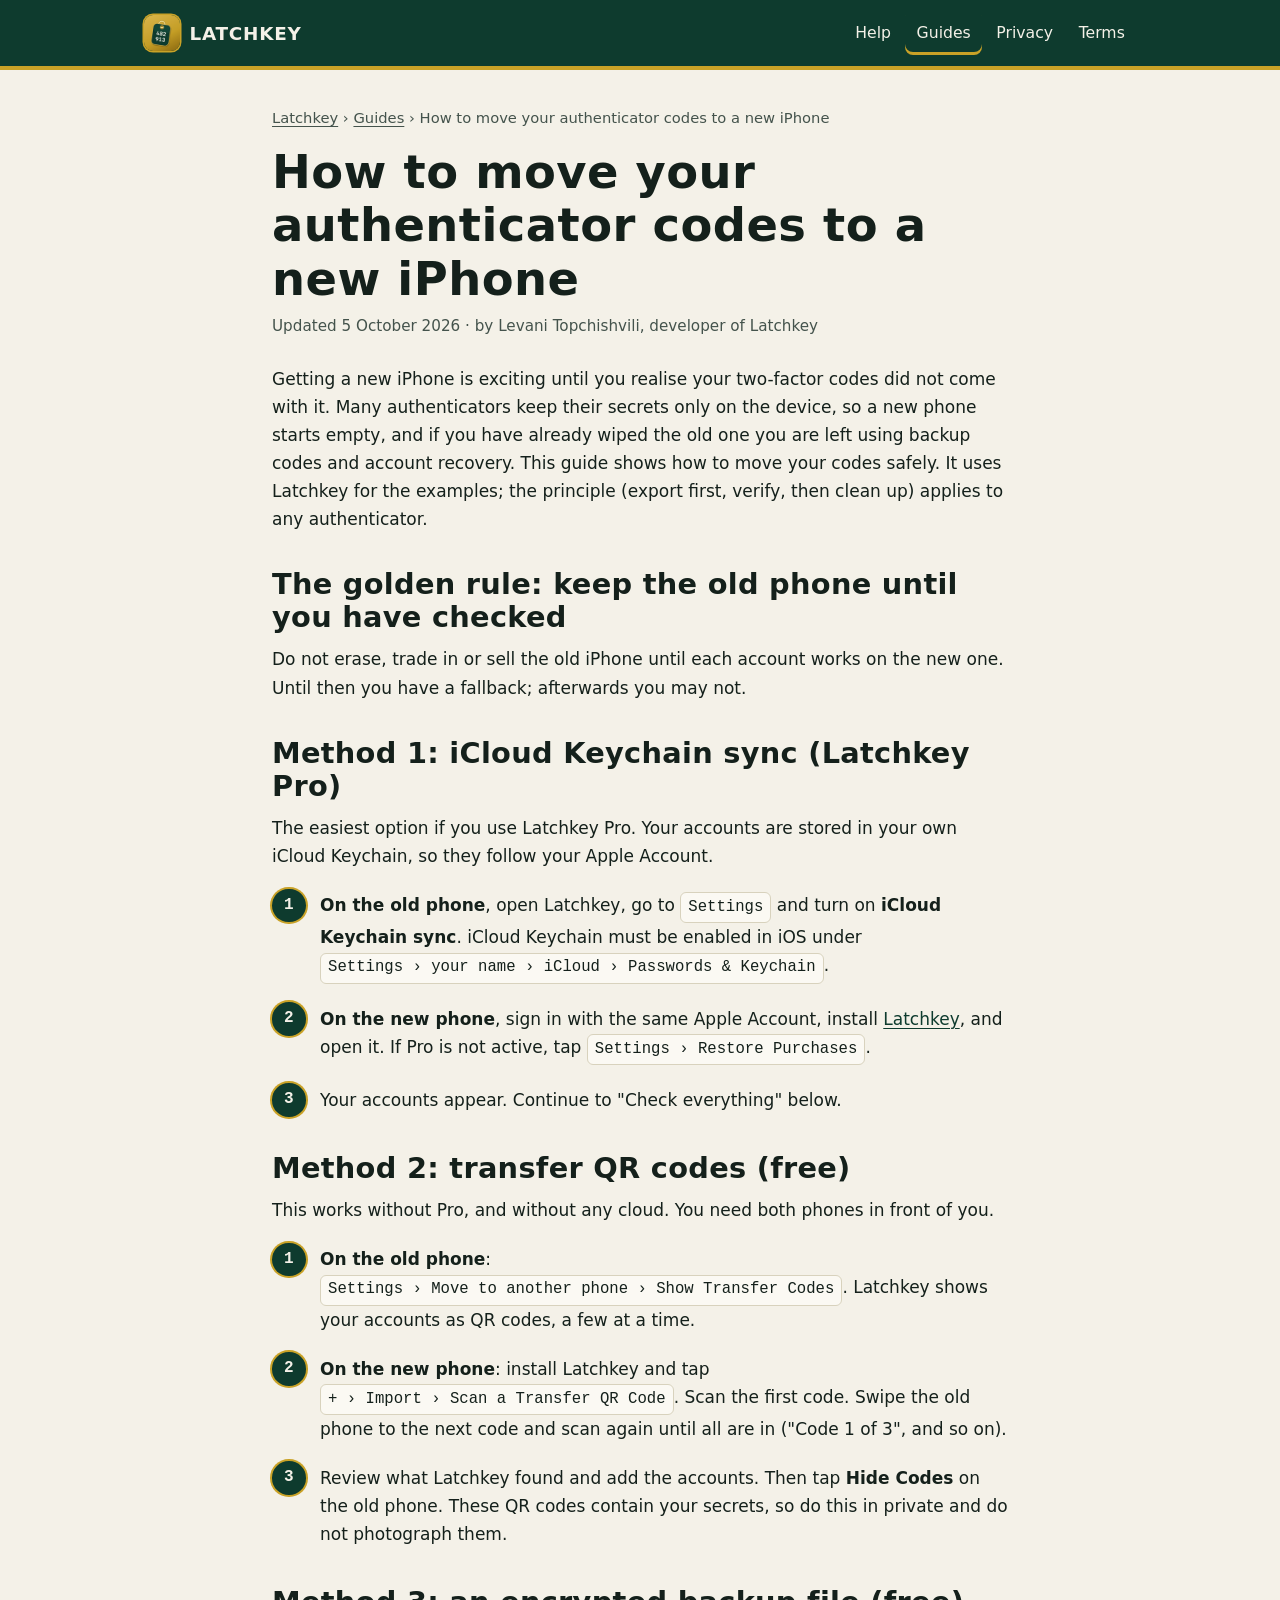
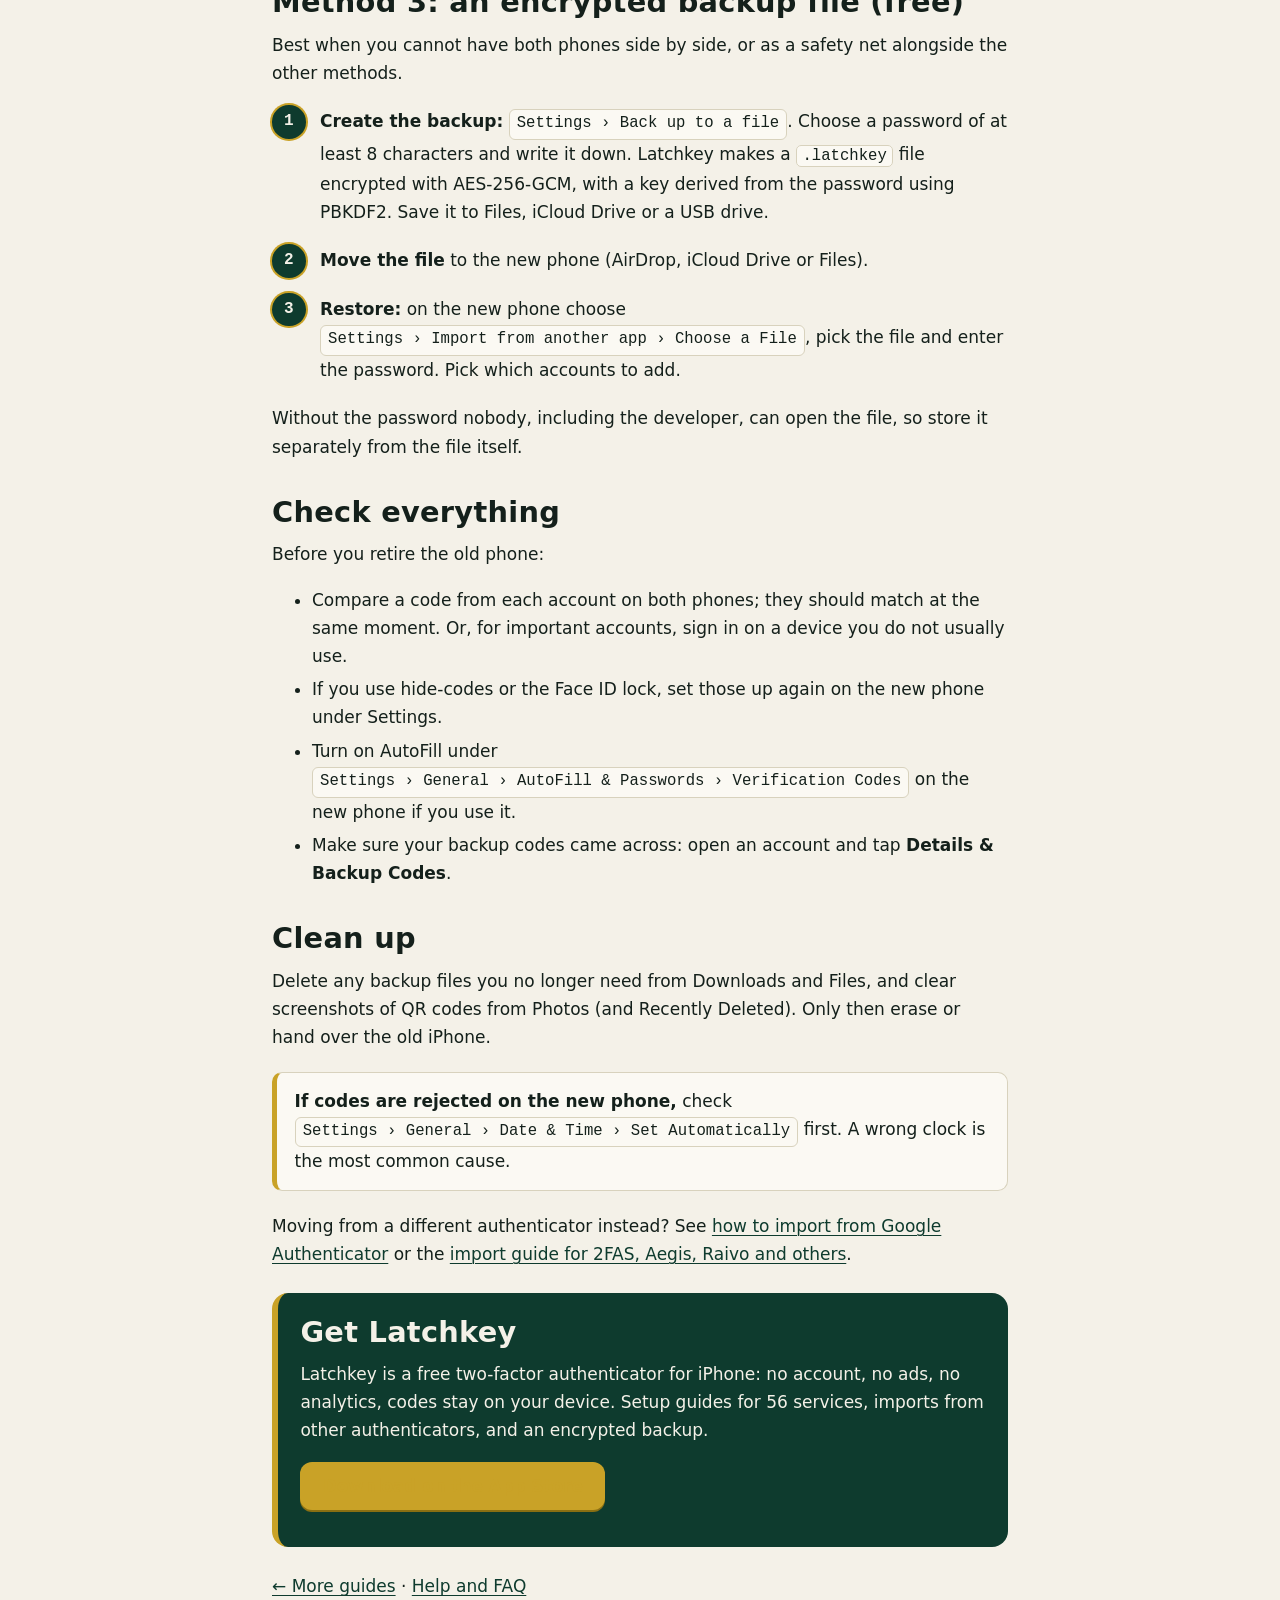
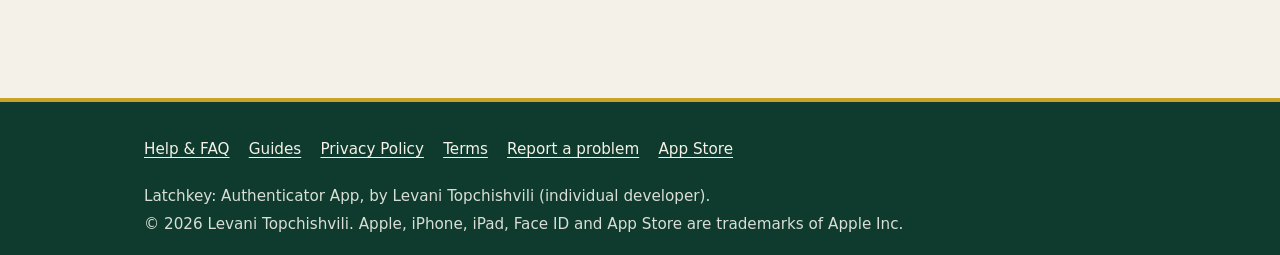
==== docs/guides/move-authenticator-codes-to-new-iphone.html @ ba5b08e8 "Latchkey support site: help, privacy, terms, guides" ====
<!doctype html>
<html lang="en">
<head>
<meta charset="utf-8">
<meta name="viewport" content="width=device-width, initial-scale=1, viewport-fit=cover">
<title>How to move your authenticator codes to a new iPhone | Latchkey</title>
<meta name="description" content="Three ways to move two-factor codes to a new iPhone without getting locked out: iCloud Keychain sync, transfer QR codes and an encrypted backup file, plus what to check before wiping the old phone.">
<meta name="color-scheme" content="light dark">
<meta name="theme-color" content="#0E3B2E">
<meta name="apple-itunes-app" content="app-id=6819347011">
<link rel="canonical" href="https://levan2002.github.io/latchkey/guides/move-authenticator-codes-to-new-iphone.html">
<link rel="icon" type="image/png" sizes="32x32" href="../favicon.png">
<link rel="apple-touch-icon" href="../apple-touch-icon.png">
<meta property="og:type" content="article">
<meta property="og:title" content="How to move your authenticator codes to a new iPhone | Latchkey">
<meta property="og:description" content="Three ways to move two-factor codes to a new iPhone without getting locked out: iCloud Keychain sync, transfer QR codes and an encrypted backup file, plus what to check before wiping the old phone.">
<meta property="og:url" content="https://levan2002.github.io/latchkey/guides/move-authenticator-codes-to-new-iphone.html">
<meta property="og:site_name" content="Latchkey">
<meta property="og:image" content="https://levan2002.github.io/latchkey/img/icon-512.png">
<meta name="twitter:card" content="summary">
<link rel="stylesheet" href="../style.css">
<script type="application/ld+json">
{
 "@context": "https://schema.org",
 "@type": "Article",
 "headline": "How to move your authenticator codes to a new iPhone",
 "description": "Three ways to move two-factor codes to a new iPhone without getting locked out: iCloud Keychain sync, transfer QR codes and an encrypted backup file, plus what to check before wiping the old phone.",
 "author": {
  "@type": "Person",
  "name": "Levani Topchishvili"
 },
 "publisher": {
  "@type": "Person",
  "name": "Levani Topchishvili"
 },
 "datePublished": "2026-10-05",
 "dateModified": "2026-10-05",
 "mainEntityOfPage": "https://levan2002.github.io/latchkey/guides/move-authenticator-codes-to-new-iphone.html",
 "image": "https://levan2002.github.io/latchkey/img/icon-512.png"
}
</script>
<script type="application/ld+json">
{
 "@context": "https://schema.org",
 "@type": "HowTo",
 "name": "How to move your authenticator codes to a new iPhone",
 "description": "Three ways to move two-factor codes to a new iPhone without getting locked out: iCloud Keychain sync, transfer QR codes and an encrypted backup file, plus what to check before wiping the old phone.",
 "totalTime": "PT15M",
 "step": [
  {
   "@type": "HowToStep",
   "position": 1,
   "name": "Keep the old iPhone working",
   "text": "Do not erase or trade in the old phone until you have confirmed a code from every account on the new one.",
   "url": "https://levan2002.github.io/latchkey/guides/move-authenticator-codes-to-new-iphone.html#step-1"
  },
  {
   "@type": "HowToStep",
   "position": 2,
   "name": "Pick a method",
   "text": "Use iCloud Keychain sync (Latchkey Pro), transfer QR codes, or an encrypted backup file.",
   "url": "https://levan2002.github.io/latchkey/guides/move-authenticator-codes-to-new-iphone.html#step-2"
  },
  {
   "@type": "HowToStep",
   "position": 3,
   "name": "Move the accounts",
   "text": "Sync, scan the transfer codes, or import the backup file on the new iPhone.",
   "url": "https://levan2002.github.io/latchkey/guides/move-authenticator-codes-to-new-iphone.html#step-3"
  },
  {
   "@type": "HowToStep",
   "position": 4,
   "name": "Check every account",
   "text": "Compare the new codes with the old ones, or sign in with each service.",
   "url": "https://levan2002.github.io/latchkey/guides/move-authenticator-codes-to-new-iphone.html#step-4"
  },
  {
   "@type": "HowToStep",
   "position": 5,
   "name": "Clean up",
   "text": "Delete backup files and screenshots, and only then retire the old phone.",
   "url": "https://levan2002.github.io/latchkey/guides/move-authenticator-codes-to-new-iphone.html#step-5"
  }
 ]
}
</script>
<script type="application/ld+json">
{
 "@context": "https://schema.org",
 "@type": "BreadcrumbList",
 "itemListElement": [
  {
   "@type": "ListItem",
   "position": 1,
   "name": "Latchkey",
   "item": "https://levan2002.github.io/latchkey/"
  },
  {
   "@type": "ListItem",
   "position": 2,
   "name": "Guides",
   "item": "https://levan2002.github.io/latchkey/guides/"
  },
  {
   "@type": "ListItem",
   "position": 3,
   "name": "How to move your authenticator codes to a new iPhone",
   "item": "https://levan2002.github.io/latchkey/guides/move-authenticator-codes-to-new-iphone.html"
  }
 ]
}
</script>
</head>
<body>
<a class="skip" href="#main">Skip to content</a>
<header class="bar"><div class="wrap">
<a class="brand" href="../"><img src="../img/icon-96.png" width="36" height="36" alt="">Latchkey</a>
<nav aria-label="Main"><a href="../help.html">Help</a><a href="../guides/" aria-current="page">Guides</a><a href="../privacy.html">Privacy</a><a href="../terms.html">Terms</a></nav>
</div></header>
<main id="main"><article class="wrap page">
<p class="crumbs"><a href="../">Latchkey</a> &rsaquo; <a href="./">Guides</a> &rsaquo; How to move your authenticator codes to a new iPhone</p>
<h1>How to move your authenticator codes to a new iPhone</h1>
<p class="meta">Updated 5 October 2026 &middot; by Levani Topchishvili, developer of Latchkey</p>
<p>Getting a new iPhone is exciting until you realise your two-factor codes did not come with it. Many authenticators keep their secrets only on the device, so a new phone starts empty, and if you have already wiped the old one you are left using backup codes and account recovery. This guide shows how to move your codes safely. It uses Latchkey for the examples; the principle (export first, verify, then clean up) applies to any authenticator.</p>

<h2>The golden rule: keep the old phone until you have checked</h2>
<p>Do not erase, trade in or sell the old iPhone until each account works on the new one. Until then you have a fallback; afterwards you may not.</p>

<h2>Method 1: iCloud Keychain sync (Latchkey Pro)</h2>
<p>The easiest option if you use Latchkey Pro. Your accounts are stored in your own iCloud Keychain, so they follow your Apple Account.</p>
<ol class="steps">
<li id="step-1"><strong>On the old phone</strong>, open Latchkey, go to <span class="path">Settings</span> and turn on <strong>iCloud Keychain sync</strong>. iCloud Keychain must be enabled in iOS under <span class="path">Settings &rsaquo; your name &rsaquo; iCloud &rsaquo; Passwords &amp; Keychain</span>.</li>
<li id="step-2"><strong>On the new phone</strong>, sign in with the same Apple Account, install <a href="https://apps.apple.com/app/id6819347011">Latchkey</a>, and open it. If Pro is not active, tap <span class="path">Settings &rsaquo; Restore Purchases</span>.</li>
<li id="step-3">Your accounts appear. Continue to "Check everything" below.</li>
</ol>

<h2>Method 2: transfer QR codes (free)</h2>
<p>This works without Pro, and without any cloud. You need both phones in front of you.</p>
<ol class="steps">
<li id="step-4"><strong>On the old phone</strong>: <span class="path">Settings &rsaquo; Move to another phone &rsaquo; Show Transfer Codes</span>. Latchkey shows your accounts as QR codes, a few at a time.</li>
<li id="step-5"><strong>On the new phone</strong>: install Latchkey and tap <span class="path">+ &rsaquo; Import &rsaquo; Scan a Transfer QR Code</span>. Scan the first code. Swipe the old phone to the next code and scan again until all are in ("Code 1 of 3", and so on).</li>
<li id="step-6">Review what Latchkey found and add the accounts. Then tap <strong>Hide Codes</strong> on the old phone. These QR codes contain your secrets, so do this in private and do not photograph them.</li>
</ol>

<h2>Method 3: an encrypted backup file (free)</h2>
<p>Best when you cannot have both phones side by side, or as a safety net alongside the other methods.</p>
<ol class="steps">
<li id="step-7"><strong>Create the backup:</strong> <span class="path">Settings &rsaquo; Back up to a file</span>. Choose a password of at least 8 characters and write it down. Latchkey makes a <code>.latchkey</code> file encrypted with AES-256-GCM, with a key derived from the password using PBKDF2. Save it to Files, iCloud Drive or a USB drive.</li>
<li id="step-8"><strong>Move the file</strong> to the new phone (AirDrop, iCloud Drive or Files).</li>
<li id="step-9"><strong>Restore:</strong> on the new phone choose <span class="path">Settings &rsaquo; Import from another app &rsaquo; Choose a File</span>, pick the file and enter the password. Pick which accounts to add.</li>
</ol>
<p>Without the password nobody, including the developer, can open the file, so store it separately from the file itself.</p>

<h2>Check everything</h2>
<p>Before you retire the old phone:</p>
<ul>
<li>Compare a code from each account on both phones; they should match at the same moment. Or, for important accounts, sign in on a device you do not usually use.</li>
<li>If you use hide-codes or the Face ID lock, set those up again on the new phone under Settings.</li>
<li>Turn on AutoFill under <span class="path">Settings &rsaquo; General &rsaquo; AutoFill &amp; Passwords &rsaquo; Verification Codes</span> on the new phone if you use it.</li>
<li>Make sure your backup codes came across: open an account and tap <strong>Details &amp; Backup Codes</strong>.</li>
</ul>

<h2>Clean up</h2>
<p>Delete any backup files you no longer need from Downloads and Files, and clear screenshots of QR codes from Photos (and Recently Deleted). Only then erase or hand over the old iPhone.</p>

<div class="note"><p><strong>If codes are rejected on the new phone,</strong> check <span class="path">Settings &rsaquo; General &rsaquo; Date &amp; Time &rsaquo; Set Automatically</span> first. A wrong clock is the most common cause.</p></div>

<p>Moving from a different authenticator instead? See <a href="import-google-authenticator-codes.html">how to import from Google Authenticator</a> or the <a href="../help.html#import-overview">import guide for 2FAS, Aegis, Raivo and others</a>.</p>
<div class="panel"><h2>Get Latchkey</h2><p>Latchkey is a free two-factor authenticator for iPhone: no account, no ads, no analytics, codes stay on your device. Setup guides for 56 services, imports from other authenticators, and an encrypted backup.</p><p><a class="cta" href="https://apps.apple.com/app/id6819347011">Download on the App Store</a></p></div>
<p><a href="./">&larr; More guides</a> &middot; <a href="../help.html">Help and FAQ</a></p>
</article></main>
<footer><div class="wrap">
<nav aria-label="Footer"><a href="../help.html">Help &amp; FAQ</a><a href="../guides/">Guides</a><a href="../privacy.html">Privacy Policy</a><a href="../terms.html">Terms</a><a href="https://github.com/Levan2002/latchkey/issues">Report a problem</a><a href="https://apps.apple.com/app/id6819347011">App Store</a></nav>
<p>Latchkey: Authenticator App, by Levani Topchishvili (individual developer).</p>
<p>&copy; 2026 Levani Topchishvili. Apple, iPhone, iPad, Face ID and App Store are trademarks of Apple Inc.</p>
</div></footer>
</body>
</html>
---- docs/style.css ----
/* Latchkey support site: locksmith's enamel and brass. No frameworks, no web fonts. */
:root{
  --enamel:#0E3B2E; --enamel-2:#164A3B; --brass:#C9A227; --bone:#F4F1E8; --ink:#14201B;
  --bg:#F4F1E8; --text:#14201B; --muted:#44534C; --card:#FBF9F3; --line:#D8D2BD;
  --link:#0E3B2E; --accent-text:#6B5208; --focus:#0E3B2E;
  --head:"SF Pro Expanded","Helvetica Neue",system-ui,-apple-system,"Segoe UI",Roboto,sans-serif;
  --body:system-ui,-apple-system,"Segoe UI",Roboto,"Helvetica Neue",sans-serif;
  --mono:ui-monospace,"SF Mono",SFMono-Regular,Menlo,Consolas,monospace;
}
@media (prefers-color-scheme:dark){
  :root{--bg:#101A16;--text:#F4F1E8;--muted:#B9C2BB;--card:#17261F;--line:#2C4036;--link:#E3C45A;--accent-text:#E3C45A;--focus:#E3C45A}
}
*{box-sizing:border-box}
html{-webkit-text-size-adjust:100%;scroll-behavior:smooth}
body{margin:0;background:var(--bg);color:var(--text);font:1.0625rem/1.65 var(--body)}
img{max-width:100%;height:auto}
a{color:var(--link);text-underline-offset:.18em;text-decoration-thickness:.08em}
a:hover{text-decoration-thickness:.16em}
:focus-visible{outline:3px solid var(--focus);outline-offset:3px;border-radius:3px}
.skip{position:absolute;left:-999px;top:0;background:var(--brass);color:var(--ink);padding:.6rem 1rem;z-index:9}
.skip:focus{left:8px;top:8px}
.wrap{max-width:46rem;margin:0 auto;padding:0 16px}
.wide{max-width:64rem}

h1,h2,h3{font-family:var(--head);font-stretch:125%;font-weight:700;line-height:1.15;letter-spacing:.01em;margin:2.2rem 0 .7rem}
h1{font-size:clamp(1.9rem,6.4vw,2.9rem);margin-top:0}
h2{font-size:clamp(1.35rem,4.2vw,1.8rem)}
h3{font-size:1.15rem}
p,ul,ol{margin:0 0 1.1rem}
li{margin:.35rem 0}
code,kbd{font-family:var(--mono);font-size:.92em;background:var(--card);border:1px solid var(--line);padding:.08em .35em;border-radius:5px;overflow-wrap:anywhere}

/* header: enamel plate with a brass edge */
.bar{background:var(--enamel);border-bottom:4px solid var(--brass);color:var(--bone)}
.bar .wrap{display:flex;flex-wrap:wrap;align-items:center;gap:.4rem 1.2rem;padding-top:.7rem;padding-bottom:.7rem;max-width:64rem}
.brand{display:flex;align-items:center;gap:.6rem;color:var(--bone);text-decoration:none;font:700 1.15rem var(--head);font-stretch:125%;letter-spacing:.04em;text-transform:uppercase}
.brand img{width:36px;height:36px;border-radius:9px;box-shadow:0 0 0 1.5px var(--brass)}
.bar nav{display:flex;flex-wrap:wrap;gap:.1rem .2rem;margin-left:auto}
.bar nav a{color:var(--bone);text-decoration:none;padding:.5rem .7rem;border-radius:8px;font-size:.98rem;min-height:44px;display:inline-flex;align-items:center}
.bar nav a:hover{background:var(--enamel-2)}
.bar nav a[aria-current="page"]{box-shadow:inset 0 -3px 0 var(--brass)}
.bar :focus-visible{outline-color:var(--brass)}

/* hero */
.hero{background:var(--enamel);color:var(--bone);position:relative;overflow:hidden}
.hero::before{content:"";position:absolute;inset:0;background:radial-gradient(circle at 85% 20%,rgba(201,162,39,.18),transparent 55%)}
.hero .wrap{max-width:64rem;position:relative;display:grid;gap:2.2rem;padding-top:2.6rem;padding-bottom:3.2rem}
.hero h1{color:var(--bone)}
.hero .lede{font-size:1.2rem;max-width:34rem;color:#E4E7DF}
.kicker{font:600 .8rem var(--mono);letter-spacing:.14em;text-transform:uppercase;color:var(--brass);margin:0 0 .8rem}
.cta{display:inline-flex;align-items:center;gap:.6rem;background:var(--brass);color:var(--ink);font:700 1.05rem var(--head);font-stretch:112%;text-decoration:none;padding:.85rem 1.4rem;border-radius:12px;min-height:48px;box-shadow:0 2px 0 #8A6F12}
.cta:hover{background:#D8B13A}
.cta.alt{background:transparent;color:var(--bone);box-shadow:inset 0 0 0 2px var(--brass)}
.cta.alt:hover{background:rgba(201,162,39,.16)}
.cta-row{display:flex;flex-wrap:wrap;gap:.8rem;margin:1.4rem 0 .5rem}
.fine{font-size:.92rem;color:#C9D1C9;margin:.4rem 0 0}

/* key tags: the decorative code stack */
.tags{display:grid;gap:.9rem;max-width:21rem;width:100%;margin:0 auto}
.tag{position:relative;background:var(--bone);color:var(--ink);border-radius:18px;padding:1.05rem 1.2rem 1rem 3.3rem;box-shadow:0 8px 0 -2px rgba(0,0,0,.28),0 0 0 3px var(--brass)}
.tag::before{content:"";position:absolute;left:1rem;top:50%;width:1.15rem;height:1.15rem;margin-top:-.575rem;border-radius:50%;background:var(--enamel);box-shadow:inset 0 0 0 3px var(--brass)}
.tag .who{display:flex;justify-content:space-between;gap:.5rem;font-size:.88rem;color:#3B4A43}
.tag .who b{font-family:var(--head);font-stretch:118%;color:var(--ink)}
.tag .code{font:700 2.1rem/1.15 var(--mono);letter-spacing:.08em;color:var(--enamel)}
.tag .t{height:5px;border-radius:3px;background:#DDD7C3;overflow:hidden;margin-top:.5rem}
.tag .t i{display:block;height:100%;width:62%;background:var(--enamel);border-radius:3px;animation:drain 30s linear infinite}
.tag:nth-child(2) .t i{animation-delay:-11s}.tag:nth-child(3) .t i{animation-delay:-22s}
@keyframes drain{from{width:100%}to{width:0}}
@media (prefers-reduced-motion:reduce){.tag .t i{animation:none}}

@media (min-width:52rem){
  .hero .wrap{grid-template-columns:1.25fr 1fr;align-items:center}
  .tags{margin:0}
  .tag:nth-child(1){transform:rotate(-2deg)}.tag:nth-child(2){transform:translateX(1.4rem) rotate(1.4deg)}.tag:nth-child(3){transform:rotate(-1deg)}
}

/* sections */
main{display:block}
.section{padding:2.6rem 0 .6rem}
.section h2:first-child{margin-top:0}
.grid{display:grid;gap:1rem;grid-template-columns:repeat(auto-fit,minmax(15.5rem,1fr));margin:1.2rem 0}
.card{background:var(--card);border:1px solid var(--line);border-top:4px solid var(--brass);border-radius:12px;padding:1.1rem 1.2rem}
.card h3{margin:0 0 .4rem;font-size:1.05rem}
.card p{margin:0;color:var(--muted);font-size:.98rem}
.card a{font-weight:600}
.panel{background:var(--enamel);color:var(--bone);border-radius:16px;padding:1.4rem 1.4rem 1.2rem;margin:1.6rem 0;border-left:6px solid var(--brass)}
.panel h2,.panel h3{color:var(--bone);margin-top:0}
.panel a{color:var(--brass)}
.panel code{background:rgba(255,255,255,.1);border-color:rgba(255,255,255,.25);color:var(--bone)}
.note{background:var(--card);border:1px solid var(--line);border-left:5px solid var(--brass);border-radius:10px;padding:.9rem 1.1rem;margin:1.3rem 0}
.note p:last-child{margin:0}
table{border-collapse:collapse;width:100%;margin:1.2rem 0;font-size:.98rem}
caption{text-align:left;font-weight:600;padding-bottom:.4rem}
th,td{text-align:left;padding:.65rem .8rem;border-bottom:1px solid var(--line);vertical-align:top}
thead th{background:var(--enamel);color:var(--bone);font-family:var(--head);font-stretch:112%}
.tablewrap{overflow-x:auto}

/* prose pages */
.page{padding:2.2rem 0 3rem}
.meta{color:var(--muted);font-size:.95rem;margin:-.2rem 0 1.6rem}
.toc{background:var(--card);border:1px solid var(--line);border-radius:12px;padding:.9rem 1.2rem;margin:1.2rem 0 1.6rem}
.toc b{font-family:var(--head);font-stretch:115%}
.toc ul{margin:.4rem 0 0;padding-left:1.1rem}
details{background:var(--card);border:1px solid var(--line);border-radius:12px;margin:.7rem 0;padding:0}
summary{cursor:pointer;font-weight:600;padding:.9rem 1.1rem;list-style:none;display:flex;gap:.7rem;justify-content:space-between;align-items:center;min-height:48px;border-radius:12px}
summary::-webkit-details-marker{display:none}
summary::after{content:"+";font:700 1.3rem var(--mono);color:var(--accent-text);flex:none}
details[open] summary::after{content:"\2212"}
details[open] summary{border-bottom:1px solid var(--line);border-bottom-left-radius:0;border-bottom-right-radius:0}
.ans{padding:.9rem 1.1rem .3rem}
.steps{counter-reset:s;list-style:none;padding:0}
.steps>li{counter-increment:s;position:relative;padding:.2rem 0 .2rem 3rem;margin:.9rem 0}
.steps>li::before{content:counter(s);position:absolute;left:0;top:.05rem;width:2.1rem;height:2.1rem;border-radius:50%;background:var(--enamel);color:var(--bone);box-shadow:0 0 0 2px var(--brass);font:700 1rem/2.1rem var(--mono);text-align:center}
.path{font-family:var(--mono);font-size:.92em;background:var(--card);border:1px solid var(--line);padding:.1em .45em;border-radius:6px;display:inline-block}
.crumbs{font-size:.92rem;color:var(--muted);margin:0 0 1rem}
.crumbs a{color:var(--muted)}
.guide-list{list-style:none;padding:0;display:grid;gap:1rem}
.guide-list a.card{display:block;text-decoration:none;color:var(--text)}
.guide-list a.card:hover{border-top-color:var(--enamel)}
.guide-list h2,.guide-list h3{margin:0 0 .35rem;font-size:1.15rem;color:var(--link)}
.guide-list p{margin:0}

/* footer */
footer{background:var(--enamel);color:#D9DED6;border-top:4px solid var(--brass);margin-top:2rem;font-size:.95rem}
footer .wrap{max-width:64rem;padding-top:1.6rem;padding-bottom:1.8rem}
footer a{color:var(--bone)}
footer nav{display:flex;flex-wrap:wrap;gap:.2rem 1.2rem;margin-bottom:.8rem}
footer nav a{padding:.45rem 0;min-height:44px;display:inline-flex;align-items:center}
footer p{margin:.2rem 0}
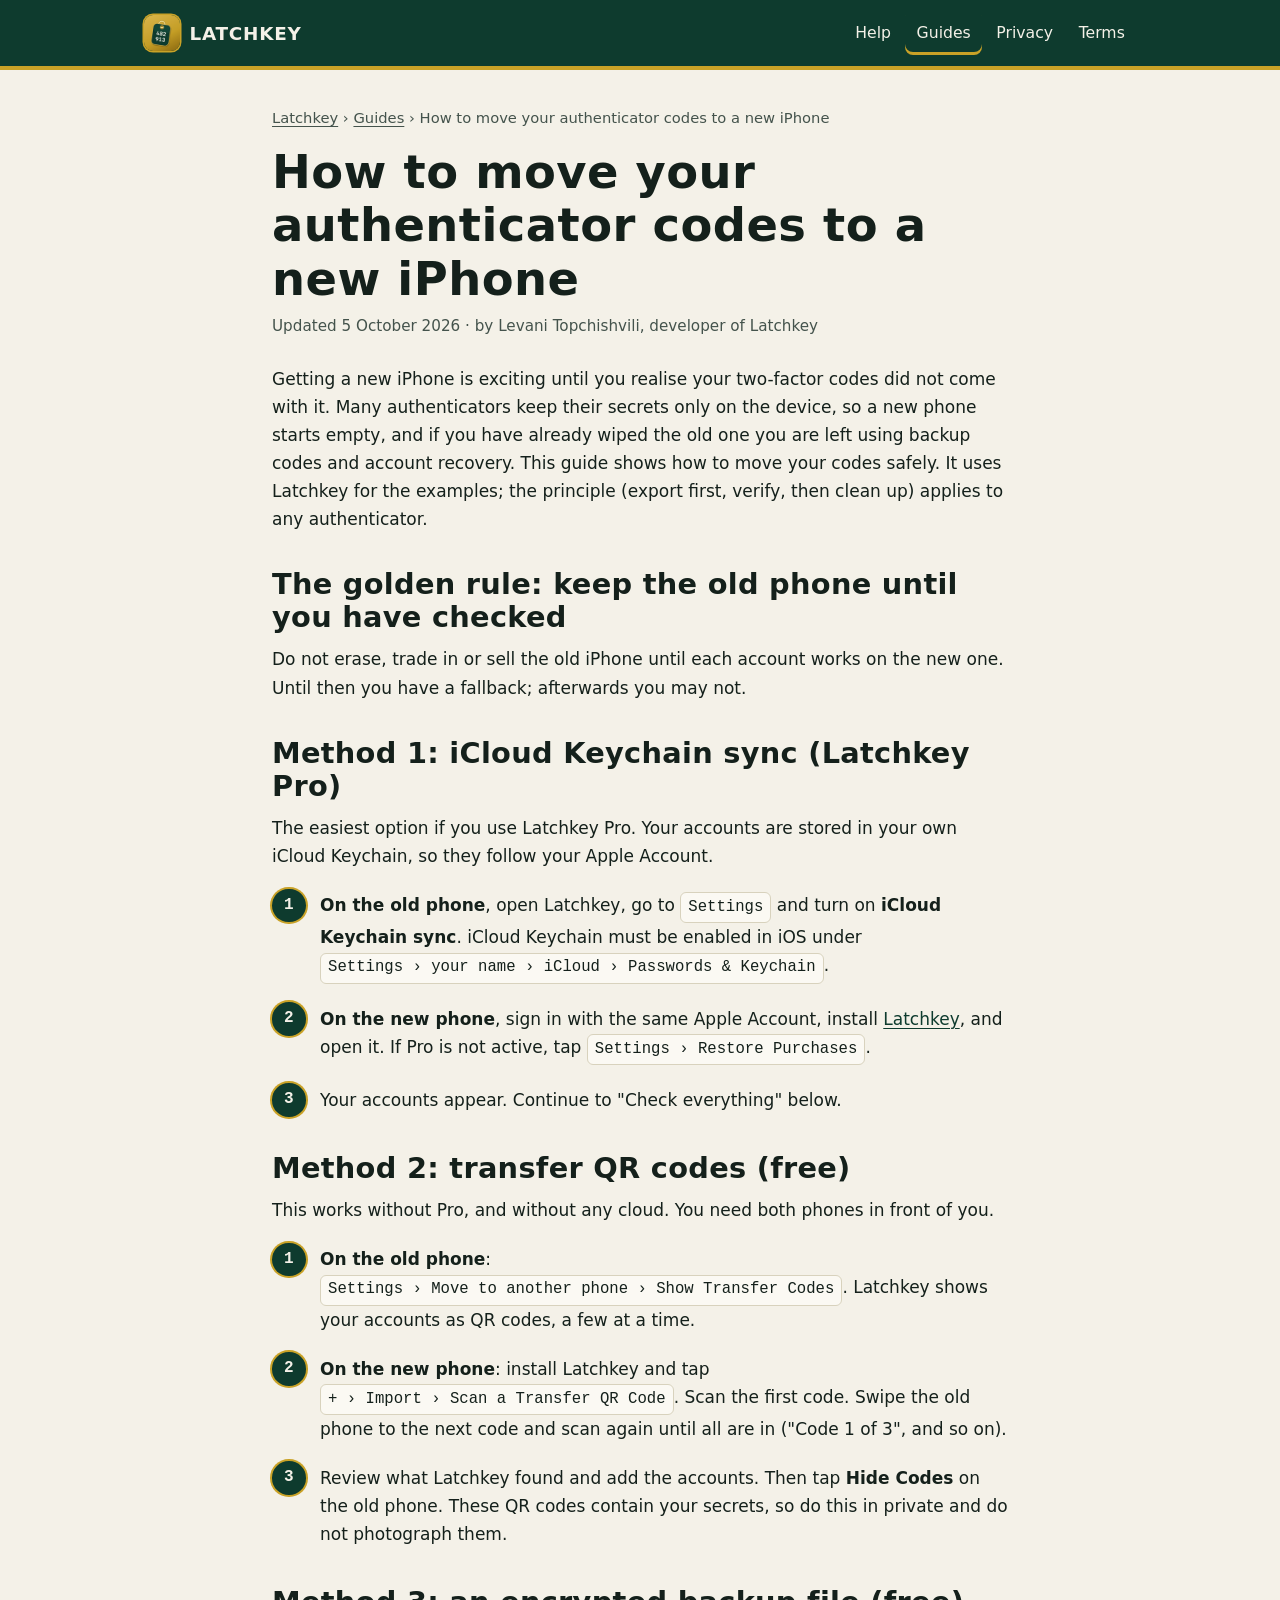
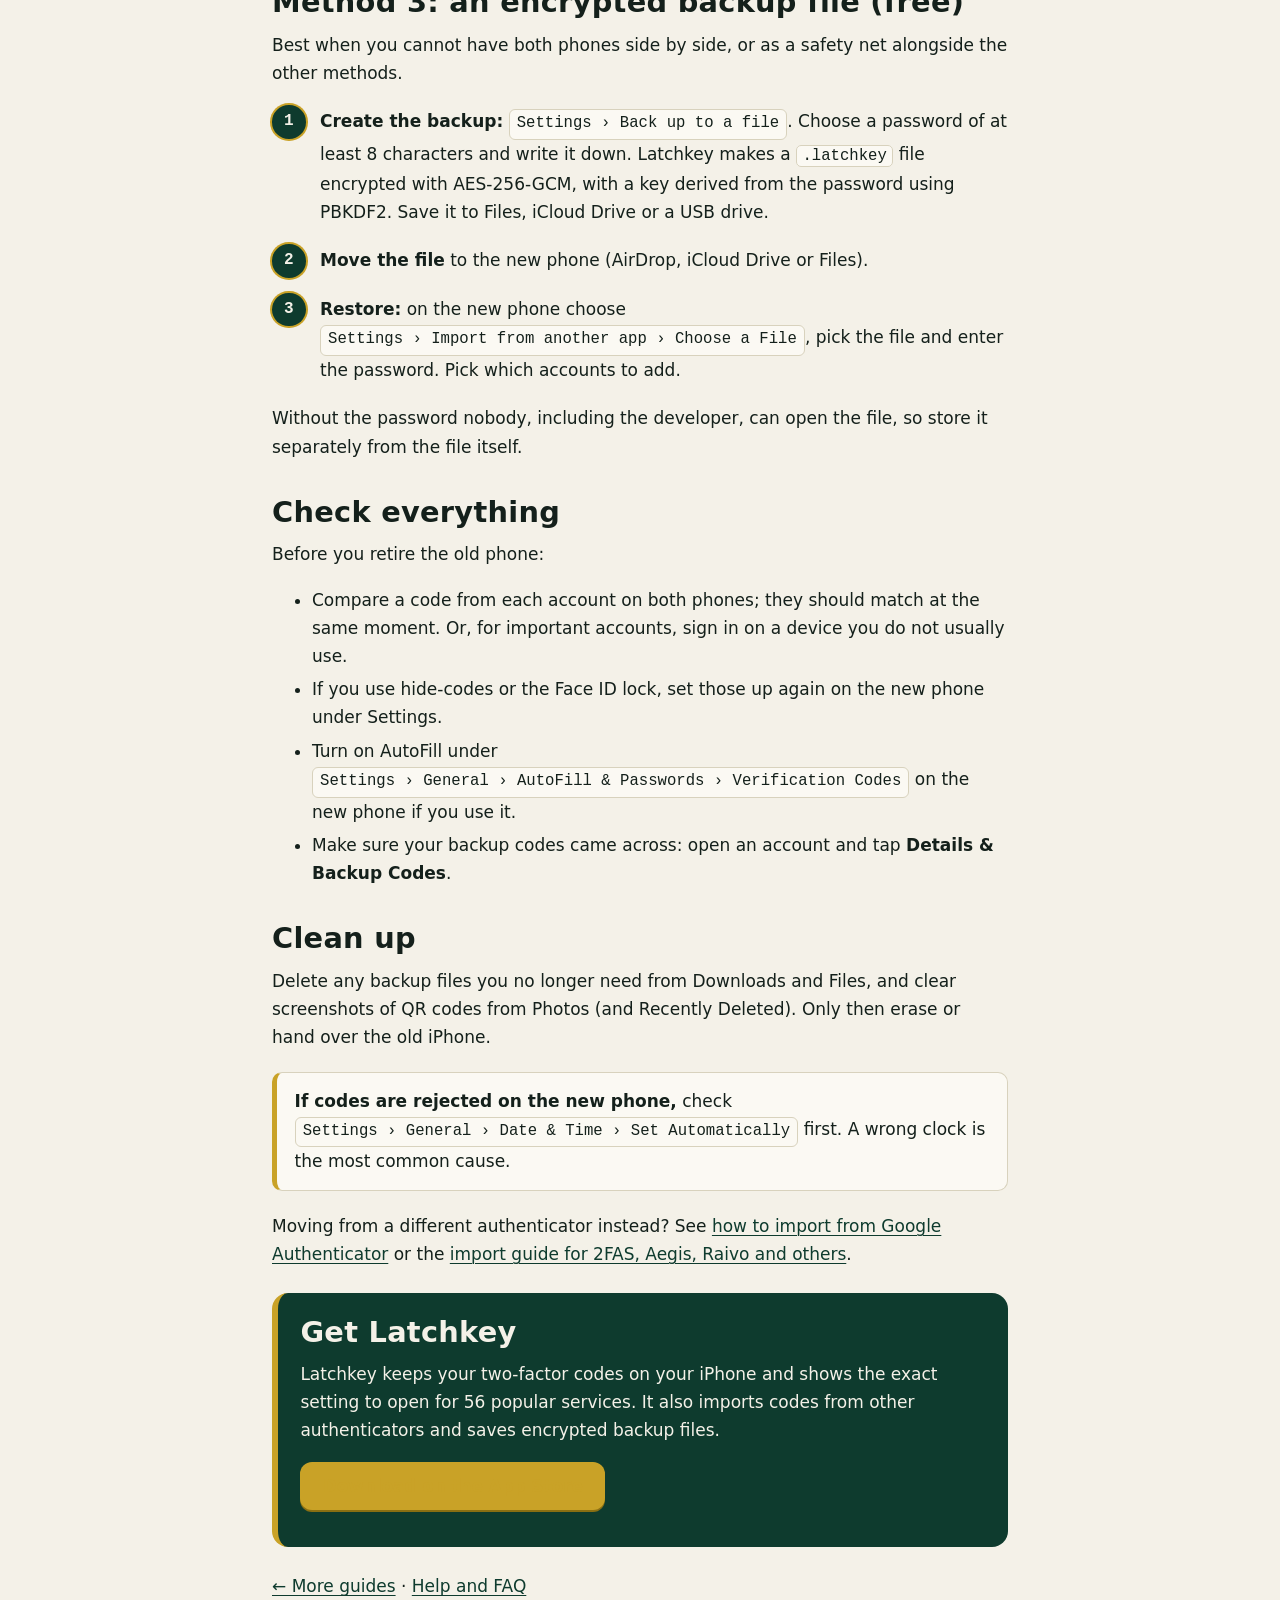
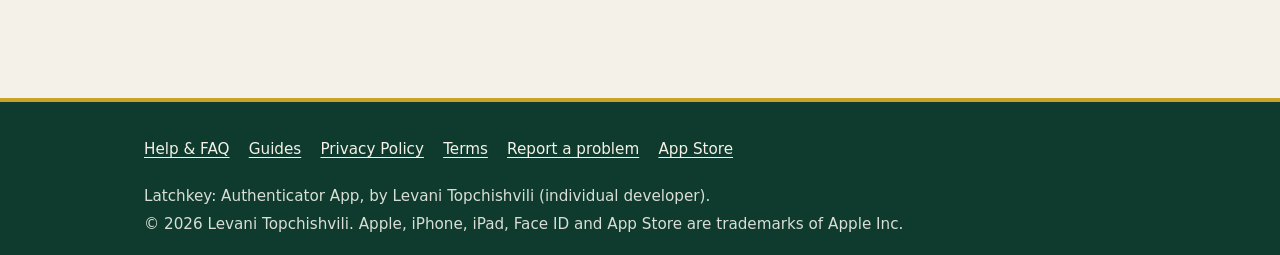
==== commit e944551a: "Guide panel copy in Latchkey's own words" ====
--- a/docs/guides/move-authenticator-codes-to-new-iphone.html
+++ b/docs/guides/move-authenticator-codes-to-new-iphone.html
@@ -167,7 +167,7 @@
 <div class="note"><p><strong>If codes are rejected on the new phone,</strong> check <span class="path">Settings &rsaquo; General &rsaquo; Date &amp; Time &rsaquo; Set Automatically</span> first. A wrong clock is the most common cause.</p></div>
 
 <p>Moving from a different authenticator instead? See <a href="import-google-authenticator-codes.html">how to import from Google Authenticator</a> or the <a href="../help.html#import-overview">import guide for 2FAS, Aegis, Raivo and others</a>.</p>
-<div class="panel"><h2>Get Latchkey</h2><p>Latchkey is a free two-factor authenticator for iPhone: no account, no ads, no analytics, codes stay on your device. Setup guides for 56 services, imports from other authenticators, and an encrypted backup.</p><p><a class="cta" href="https://apps.apple.com/app/id6819347011">Download on the App Store</a></p></div>
+<div class="panel"><h2>Get Latchkey</h2><p>Latchkey keeps your two-factor codes on your iPhone and shows the exact setting to open for 56 popular services. It also imports codes from other authenticators and saves encrypted backup files.</p><p><a class="cta" href="https://apps.apple.com/app/id6819347011">Download on the App Store</a></p></div>
 <p><a href="./">&larr; More guides</a> &middot; <a href="../help.html">Help and FAQ</a></p>
 </article></main>
 <footer><div class="wrap">
--- a/docs/style.css
+++ b/docs/style.css
@@ -35,7 +35,8 @@
 .bar .wrap{display:flex;flex-wrap:wrap;align-items:center;gap:.4rem 1.2rem;padding-top:.7rem;padding-bottom:.7rem;max-width:64rem}
 .brand{display:flex;align-items:center;gap:.6rem;color:var(--bone);text-decoration:none;font:700 1.15rem var(--head);font-stretch:125%;letter-spacing:.04em;text-transform:uppercase}
 .brand img{width:36px;height:36px;border-radius:9px;box-shadow:0 0 0 1.5px var(--brass)}
-.bar nav{display:flex;flex-wrap:wrap;gap:.1rem .2rem;margin-left:auto}
+.bar nav{display:flex;flex-wrap:wrap;gap:.1rem .2rem;margin-left:-.7rem}
+@media (min-width:40rem){.bar nav{margin-left:auto}}
 .bar nav a{color:var(--bone);text-decoration:none;padding:.5rem .7rem;border-radius:8px;font-size:.98rem;min-height:44px;display:inline-flex;align-items:center}
 .bar nav a:hover{background:var(--enamel-2)}
 .bar nav a[aria-current="page"]{box-shadow:inset 0 -3px 0 var(--brass)}
